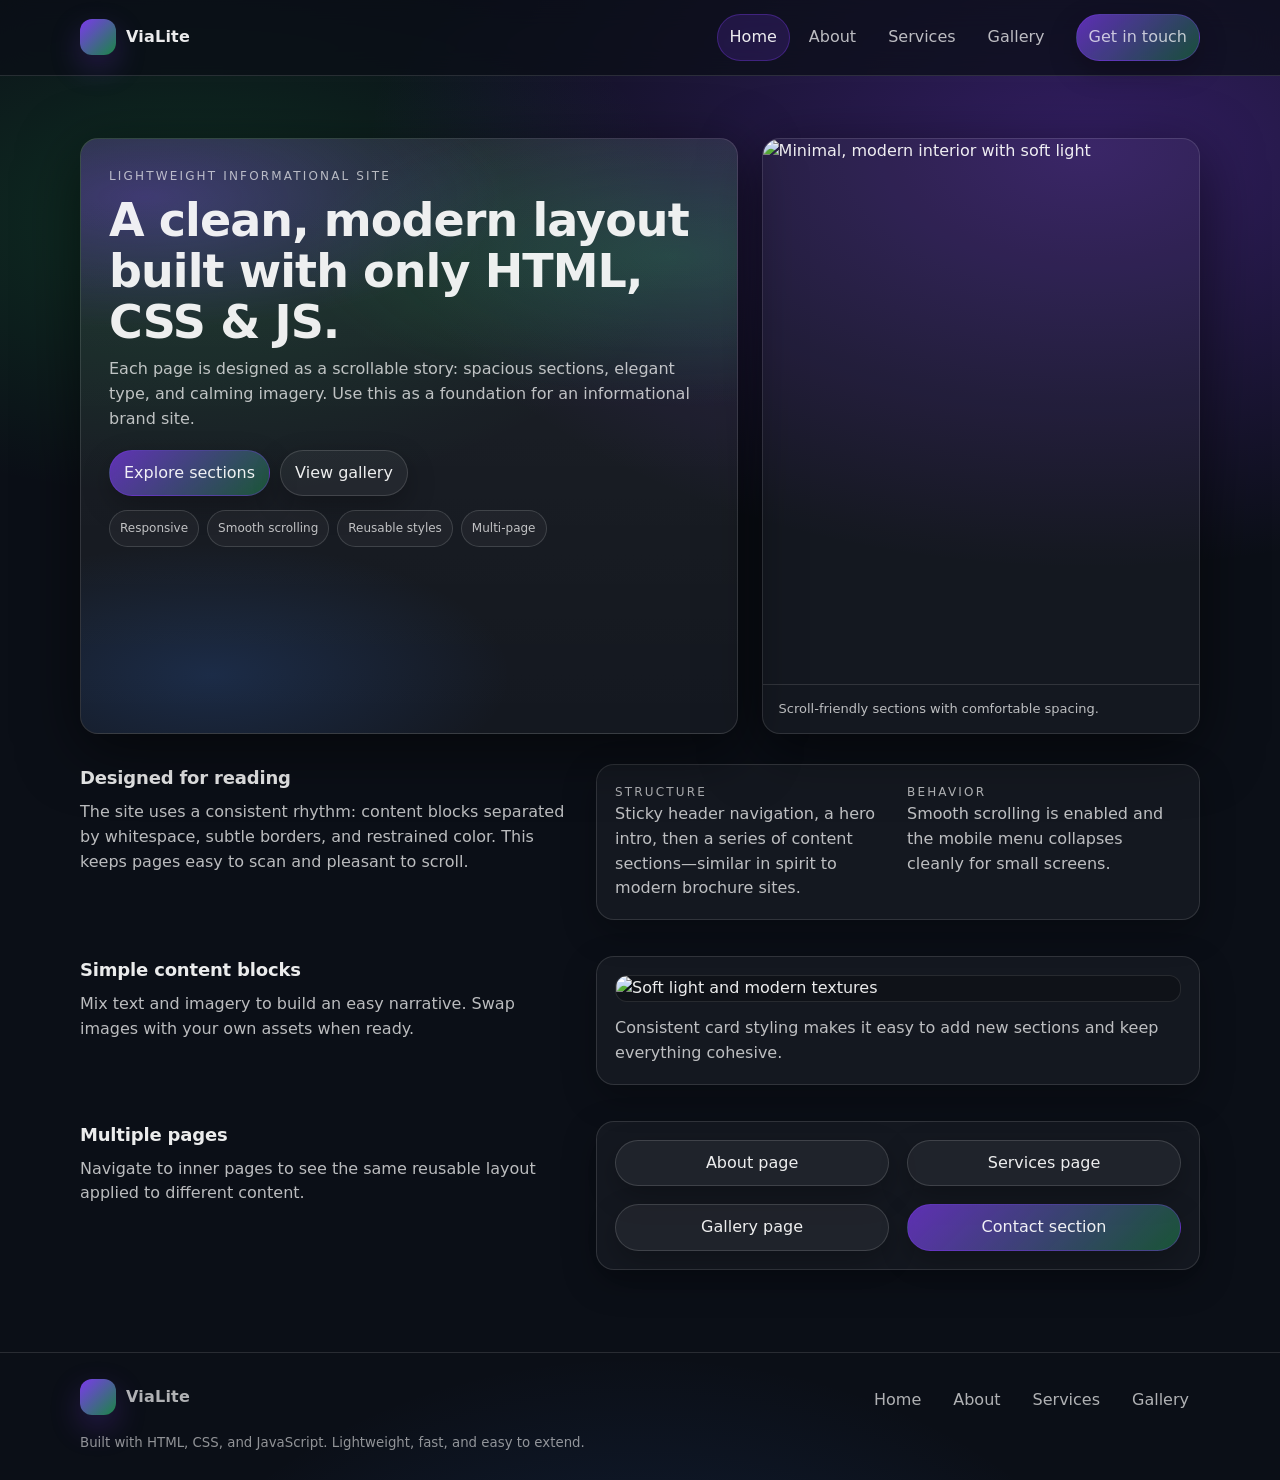
==== index.html @ 17e76694 "Initial commit: Travelista multi-page website" ====
<!doctype html>
<html lang="en">
  <head>
    <meta charset="utf-8" />
    <meta name="viewport" content="width=device-width,initial-scale=1" />
    <title>ViaLite — Clean Scroll Website</title>
    <link rel="stylesheet" href="assets/css/styles.css" />
  </head>
  <body>
    <a class="skip-link" href="#content">Skip to content</a>

    <header class="site-header">
      <div class="container header-inner">
        <a class="brand" href="index.html">
          <span class="brand-mark" aria-hidden="true"></span>
          <span>ViaLite</span>
        </a>

        <nav class="nav" data-site-nav aria-label="Primary">
          <button class="button menu-button" type="button" data-menu-button aria-expanded="false" aria-controls="nav-links">
            <span class="menu-icon" aria-hidden="true"><span></span><span></span><span></span></span>
            <span>Menu</span>
          </button>

          <div class="nav-links" id="nav-links" data-nav-links>
            <a href="index.html">Home</a>
            <a href="pages/about.html">About</a>
            <a href="pages/services.html">Services</a>
            <a href="pages/gallery.html">Gallery</a>
          </div>

          <div class="nav-cta">
            <a class="button primary" href="pages/about.html#contact">Get in touch</a>
          </div>
        </nav>
      </div>
    </header>

    <main class="main" id="content">
      <section class="hero">
        <div class="container hero-grid">
          <div class="hero-card">
            <div class="kicker">Lightweight informational site</div>
            <h1 class="h1">A clean, modern layout built with only HTML, CSS & JS.</h1>
            <p class="lead">
              Each page is designed as a scrollable story: spacious sections, elegant type, and calming imagery.
              Use this as a foundation for an informational brand site.
            </p>
            <div class="hero-actions">
              <a class="button primary" href="#sections">Explore sections</a>
              <a class="button" href="pages/gallery.html">View gallery</a>
            </div>
            <div class="tag-row" aria-label="Highlights">
              <span class="tag">Responsive</span>
              <span class="tag">Smooth scrolling</span>
              <span class="tag">Reusable styles</span>
              <span class="tag">Multi-page</span>
            </div>
          </div>

          <aside class="hero-aside" aria-label="Featured image">
            <img
              src="https://images.unsplash.com/photo-1526481280695-3c687fd643ed?auto=format&fit=crop&w=1200&q=70"
              alt="Minimal, modern interior with soft light"
              loading="lazy"
            />
            <div class="aside-meta">Scroll-friendly sections with comfortable spacing.</div>
          </aside>
        </div>
      </section>

      <section class="section" id="sections">
        <div class="container">
          <div class="section-grid">
            <div>
              <h2 class="section-title">Designed for reading</h2>
              <p class="section-text">
                The site uses a consistent rhythm: content blocks separated by whitespace, subtle borders, and restrained color.
                This keeps pages easy to scan and pleasant to scroll.
              </p>
            </div>
            <div class="card">
              <div class="split">
                <div>
                  <div class="kicker">Structure</div>
                  <p class="section-text">
                    Sticky header navigation, a hero intro, then a series of content sections—similar in spirit to modern
                    brochure sites.
                  </p>
                </div>
                <div>
                  <div class="kicker">Behavior</div>
                  <p class="section-text">
                    Smooth scrolling is enabled and the mobile menu collapses cleanly for small screens.
                  </p>
                </div>
              </div>
            </div>
          </div>
        </div>
      </section>

      <section class="section">
        <div class="container">
          <div class="section-grid">
            <div>
              <h2 class="section-title">Simple content blocks</h2>
              <p class="section-text">
                Mix text and imagery to build an easy narrative. Swap images with your own assets when ready.
              </p>
            </div>
            <div class="card">
              <div class="media">
                <img
                  src="https://images.unsplash.com/photo-1526481280695-3c687fd643ed?auto=format&fit=crop&w=1200&q=70"
                  alt="Soft light and modern textures"
                  loading="lazy"
                />
              </div>
              <div style="height: 14px"></div>
              <p class="section-text">
                Consistent card styling makes it easy to add new sections and keep everything cohesive.
              </p>
            </div>
          </div>
        </div>
      </section>

      <section class="section">
        <div class="container">
          <div class="section-grid">
            <div>
              <h2 class="section-title">Multiple pages</h2>
              <p class="section-text">
                Navigate to inner pages to see the same reusable layout applied to different content.
              </p>
            </div>
            <div class="card">
              <div class="split">
                <a class="button" href="pages/about.html">About page</a>
                <a class="button" href="pages/services.html">Services page</a>
                <a class="button" href="pages/gallery.html">Gallery page</a>
                <a class="button primary" href="pages/about.html#contact">Contact section</a>
              </div>
            </div>
          </div>
        </div>
      </section>
    </main>

    <footer class="footer">
      <div class="container footer-grid">
        <div>
          <div class="brand">
            <span class="brand-mark" aria-hidden="true"></span>
            <span>ViaLite</span>
          </div>
          <small>Built with HTML, CSS, and JavaScript. Lightweight, fast, and easy to extend.</small>
        </div>
        <div class="footer-links" aria-label="Footer links">
          <a href="index.html">Home</a>
          <a href="pages/about.html">About</a>
          <a href="pages/services.html">Services</a>
          <a href="pages/gallery.html">Gallery</a>
        </div>
      </div>
    </footer>

    <script src="assets/js/main.js"></script>
  </body>
</html>
---- assets/css/styles.css ----
:root {
  --bg: #0b0f17;
  --surface: rgba(255, 255, 255, 0.06);
  --surface-2: rgba(255, 255, 255, 0.09);
  --text: rgba(255, 255, 255, 0.92);
  --muted: rgba(255, 255, 255, 0.72);
  --border: rgba(255, 255, 255, 0.12);
  --brand: #7c3aed;
  --brand-2: #22c55e;
  --shadow: 0 16px 60px rgba(0, 0, 0, 0.55);
  --radius: 18px;
  --radius-sm: 12px;
  --container: 1120px;
  --gutter: 22px;
}

* {
  box-sizing: border-box;
}

html {
  scroll-behavior: smooth;
}

body {
  margin: 0;
  font-family: ui-sans-serif, system-ui, -apple-system, BlinkMacSystemFont, "Segoe UI",
    Roboto, Inter, Arial, "Apple Color Emoji", "Segoe UI Emoji";
  color: var(--text);
  background:
    radial-gradient(1200px 700px at 85% 10%, rgba(124, 58, 237, 0.35), transparent 60%),
    radial-gradient(900px 500px at 15% 15%, rgba(34, 197, 94, 0.18), transparent 55%),
    radial-gradient(900px 700px at 50% 120%, rgba(59, 130, 246, 0.20), transparent 60%),
    var(--bg);
  line-height: 1.55;
}

img {
  max-width: 100%;
  height: auto;
  display: block;
}

a {
  color: inherit;
  text-decoration: none;
}

.container {
  width: min(var(--container), calc(100% - (var(--gutter) * 2)));
  margin-inline: auto;
}

.skip-link {
  position: absolute;
  top: 10px;
  left: 10px;
  padding: 10px 14px;
  border-radius: 999px;
  background: rgba(0, 0, 0, 0.6);
  border: 1px solid var(--border);
  transform: translateY(-130%);
  transition: transform 200ms ease;
  z-index: 1000;
}

.skip-link:focus {
  transform: translateY(0);
  outline: none;
}

.site-header {
  position: sticky;
  top: 0;
  z-index: 50;
  backdrop-filter: blur(14px);
  background: rgba(11, 15, 23, 0.72);
  border-bottom: 1px solid var(--border);
}

.header-inner {
  display: flex;
  align-items: center;
  justify-content: space-between;
  gap: 14px;
  padding: 14px 0;
}

.brand {
  display: inline-flex;
  align-items: center;
  gap: 10px;
  font-weight: 650;
  letter-spacing: 0.2px;
}

.brand-mark {
  width: 36px;
  height: 36px;
  border-radius: 12px;
  background: linear-gradient(135deg, var(--brand), rgba(34, 197, 94, 0.65));
  box-shadow: 0 12px 30px rgba(124, 58, 237, 0.25);
}

.nav {
  display: flex;
  align-items: center;
  gap: 18px;
}

.nav-links {
  display: flex;
  align-items: center;
  gap: 6px;
}

.nav a {
  display: inline-flex;
  align-items: center;
  justify-content: center;
  padding: 10px 12px;
  border-radius: 999px;
  color: var(--muted);
  border: 1px solid transparent;
  transition: background 200ms ease, border-color 200ms ease, color 200ms ease;
}

.nav a:hover {
  color: var(--text);
  background: rgba(255, 255, 255, 0.06);
  border-color: rgba(255, 255, 255, 0.10);
}

.nav a[aria-current="page"] {
  color: var(--text);
  background: rgba(124, 58, 237, 0.18);
  border-color: rgba(124, 58, 237, 0.35);
}

.nav-cta {
  display: inline-flex;
  align-items: center;
  gap: 10px;
}

.button {
  display: inline-flex;
  align-items: center;
  justify-content: center;
  gap: 10px;
  padding: 10px 14px;
  border-radius: 999px;
  border: 1px solid rgba(255, 255, 255, 0.14);
  background: rgba(255, 255, 255, 0.05);
  color: var(--text);
  box-shadow: 0 10px 28px rgba(0, 0, 0, 0.25);
  transition: transform 180ms ease, background 200ms ease, border-color 200ms ease;
}

.button:hover {
  transform: translateY(-1px);
  background: rgba(255, 255, 255, 0.08);
  border-color: rgba(255, 255, 255, 0.20);
}

.button.primary {
  border-color: rgba(124, 58, 237, 0.35);
  background: linear-gradient(135deg, rgba(124, 58, 237, 0.72), rgba(34, 197, 94, 0.35));
}

.button.primary:hover {
  background: linear-gradient(135deg, rgba(124, 58, 237, 0.82), rgba(34, 197, 94, 0.42));
}

.menu-button {
  display: none;
  padding: 10px 12px;
}

.menu-icon {
  width: 18px;
  height: 12px;
  display: grid;
  gap: 4px;
}

.menu-icon span {
  display: block;
  height: 2px;
  background: rgba(255, 255, 255, 0.85);
  border-radius: 999px;
}

.hero {
  padding: 46px 0 12px;
}

.hero-grid {
  display: grid;
  grid-template-columns: 1.2fr 0.8fr;
  gap: 24px;
  align-items: stretch;
}

.hero-card {
  border-radius: var(--radius);
  border: 1px solid var(--border);
  background: linear-gradient(180deg, rgba(255, 255, 255, 0.08), rgba(255, 255, 255, 0.04));
  box-shadow: var(--shadow);
  padding: 28px;
  overflow: hidden;
  position: relative;
}

.hero-card::before {
  content: "";
  position: absolute;
  inset: -2px;
  background:
    radial-gradient(600px 220px at 10% 10%, rgba(124, 58, 237, 0.34), transparent 60%),
    radial-gradient(600px 240px at 90% 20%, rgba(34, 197, 94, 0.22), transparent 62%),
    radial-gradient(500px 220px at 20% 90%, rgba(59, 130, 246, 0.18), transparent 60%);
  pointer-events: none;
  z-index: 0;
}

.hero-card > * {
  position: relative;
  z-index: 1;
}

.kicker {
  font-size: 12px;
  letter-spacing: 0.18em;
  text-transform: uppercase;
  color: rgba(255, 255, 255, 0.66);
}

.h1 {
  margin: 10px 0 10px;
  font-size: clamp(30px, 4vw, 46px);
  line-height: 1.1;
  letter-spacing: -0.02em;
}

.lead {
  margin: 0 0 18px;
  color: var(--muted);
  font-size: 16px;
  max-width: 58ch;
}

.hero-actions {
  display: flex;
  flex-wrap: wrap;
  gap: 10px;
  margin-top: 18px;
}

.hero-aside {
  border-radius: var(--radius);
  border: 1px solid var(--border);
  background: rgba(255, 255, 255, 0.04);
  box-shadow: var(--shadow);
  overflow: hidden;
  display: grid;
  grid-template-rows: 1fr auto;
}

.hero-aside img {
  width: 100%;
  height: 100%;
  object-fit: cover;
  aspect-ratio: 4 / 5;
}

.hero-aside .aside-meta {
  padding: 14px 16px;
  border-top: 1px solid var(--border);
  color: var(--muted);
  font-size: 13px;
}

.main {
  padding: 16px 0 64px;
}

.section {
  padding: 18px 0;
}

.section-grid {
  display: grid;
  grid-template-columns: 0.9fr 1.1fr;
  gap: 22px;
  align-items: start;
}

.section-title {
  margin: 0 0 8px;
  font-size: 18px;
  letter-spacing: -0.01em;
}

.section-text {
  margin: 0;
  color: var(--muted);
}

.card {
  border-radius: var(--radius);
  border: 1px solid var(--border);
  background: rgba(255, 255, 255, 0.04);
  box-shadow: 0 12px 34px rgba(0, 0, 0, 0.28);
  padding: 18px;
}

.media {
  border-radius: calc(var(--radius) - 6px);
  overflow: hidden;
  border: 1px solid rgba(255, 255, 255, 0.10);
  background: rgba(0, 0, 0, 0.25);
}

.media img {
  width: 100%;
  height: 100%;
  object-fit: cover;
}

.tag-row {
  display: flex;
  flex-wrap: wrap;
  gap: 8px;
  margin-top: 14px;
}

.tag {
  font-size: 12px;
  color: rgba(255, 255, 255, 0.72);
  border: 1px solid rgba(255, 255, 255, 0.14);
  background: rgba(255, 255, 255, 0.04);
  padding: 8px 10px;
  border-radius: 999px;
}

.stack {
  display: grid;
  gap: 14px;
}

.split {
  display: grid;
  grid-template-columns: 1fr 1fr;
  gap: 18px;
}

.footer {
  border-top: 1px solid var(--border);
  padding: 26px 0;
  color: rgba(255, 255, 255, 0.68);
}

.footer-grid {
  display: grid;
  grid-template-columns: 1.1fr 0.9fr;
  gap: 18px;
  align-items: start;
}

.footer small {
  display: block;
  margin-top: 10px;
  color: rgba(255, 255, 255, 0.55);
}

.footer-links {
  display: flex;
  flex-wrap: wrap;
  gap: 10px;
  justify-content: flex-end;
}

.footer-links a {
  color: rgba(255, 255, 255, 0.68);
  padding: 8px 10px;
  border-radius: 999px;
  border: 1px solid transparent;
}

.footer-links a:hover {
  color: var(--text);
  background: rgba(255, 255, 255, 0.05);
  border-color: rgba(255, 255, 255, 0.10);
}

.page-title {
  padding: 34px 0 10px;
}

.page-title h1 {
  margin: 0;
  font-size: clamp(26px, 3.4vw, 40px);
  letter-spacing: -0.02em;
}

.page-title p {
  margin: 10px 0 0;
  color: var(--muted);
  max-width: 70ch;
}

@media (max-width: 920px) {
  .hero-grid {
    grid-template-columns: 1fr;
  }

  .section-grid {
    grid-template-columns: 1fr;
  }

  .split {
    grid-template-columns: 1fr;
  }

  .footer-grid {
    grid-template-columns: 1fr;
  }

  .footer-links {
    justify-content: flex-start;
  }
}

@media (max-width: 760px) {
  :root {
    --gutter: 16px;
  }

  .nav-links {
    position: fixed;
    top: 64px;
    right: 14px;
    left: 14px;
    display: none;
    flex-direction: column;
    align-items: stretch;
    gap: 6px;
    padding: 10px;
    border-radius: var(--radius);
    background: rgba(11, 15, 23, 0.92);
    border: 1px solid var(--border);
    box-shadow: var(--shadow);
  }

  .nav-links.is-open {
    display: flex;
  }

  .nav a {
    justify-content: flex-start;
    padding: 12px 12px;
  }

  .menu-button {
    display: inline-flex;
  }

  .nav-cta {
    display: none;
  }
}
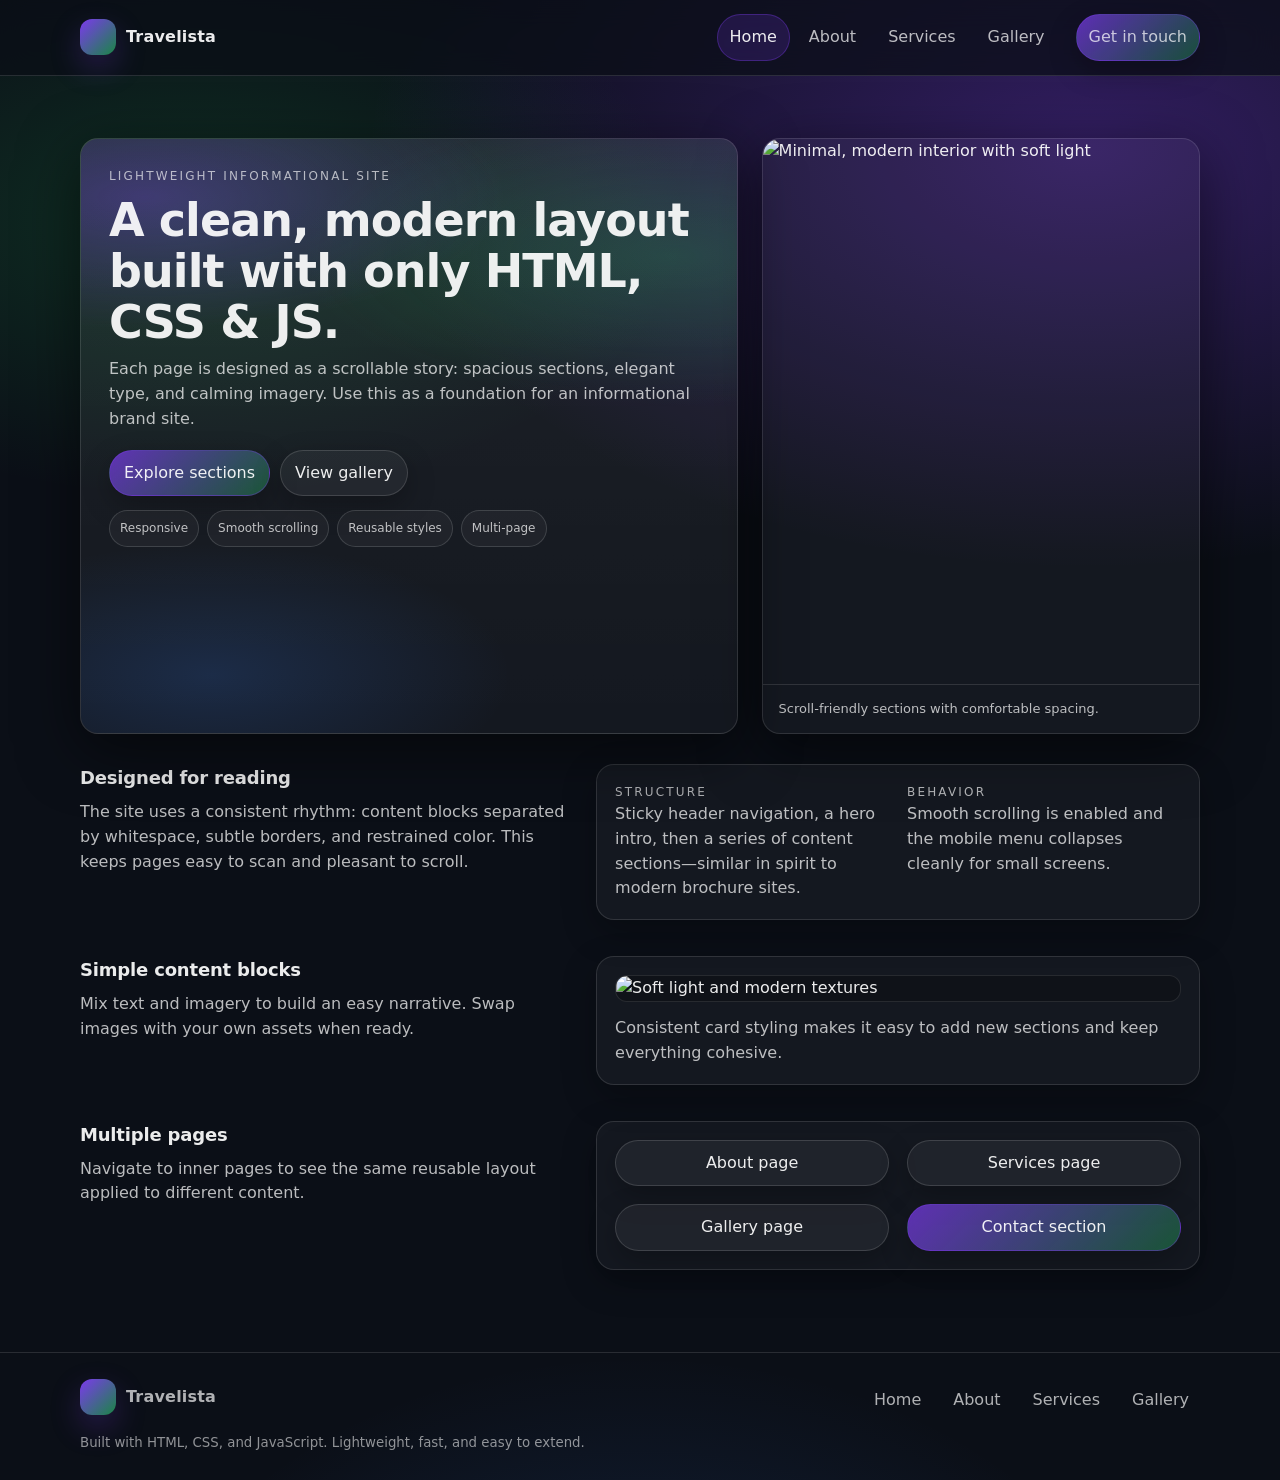
==== commit 218704bb: "Add CNAME file for custom domain opentravelista.com" ====
--- a/index.html
+++ b/index.html
@@ -3,7 +3,7 @@
   <head>
     <meta charset="utf-8" />
     <meta name="viewport" content="width=device-width,initial-scale=1" />
-    <title>ViaLite — Clean Scroll Website</title>
+    <title>Travelista — Clean Scroll Website</title>
     <link rel="stylesheet" href="assets/css/styles.css" />
   </head>
   <body>
@@ -13,7 +13,7 @@
       <div class="container header-inner">
         <a class="brand" href="index.html">
           <span class="brand-mark" aria-hidden="true"></span>
-          <span>ViaLite</span>
+          <span>Travelista</span>
         </a>
 
         <nav class="nav" data-site-nav aria-label="Primary">
@@ -153,7 +153,7 @@
         <div>
           <div class="brand">
             <span class="brand-mark" aria-hidden="true"></span>
-            <span>ViaLite</span>
+            <span>Travelista</span>
           </div>
           <small>Built with HTML, CSS, and JavaScript. Lightweight, fast, and easy to extend.</small>
         </div>
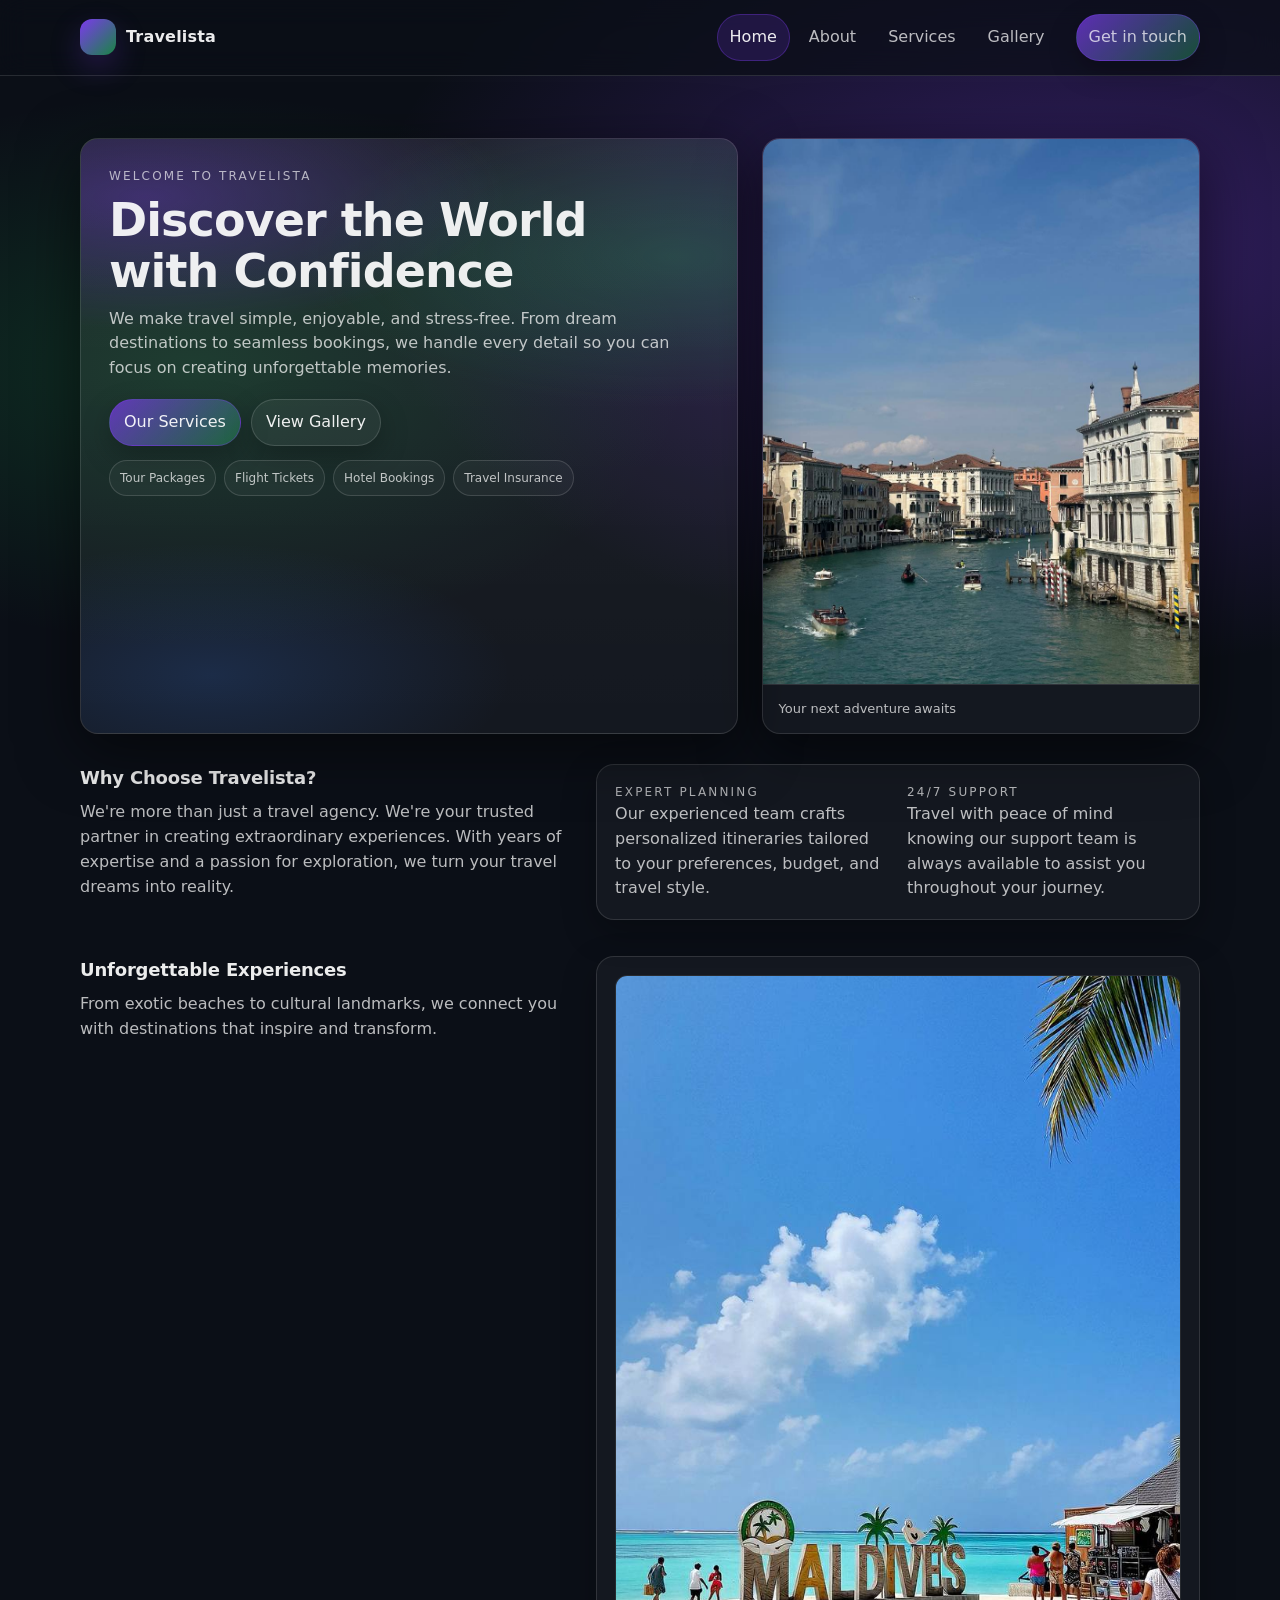
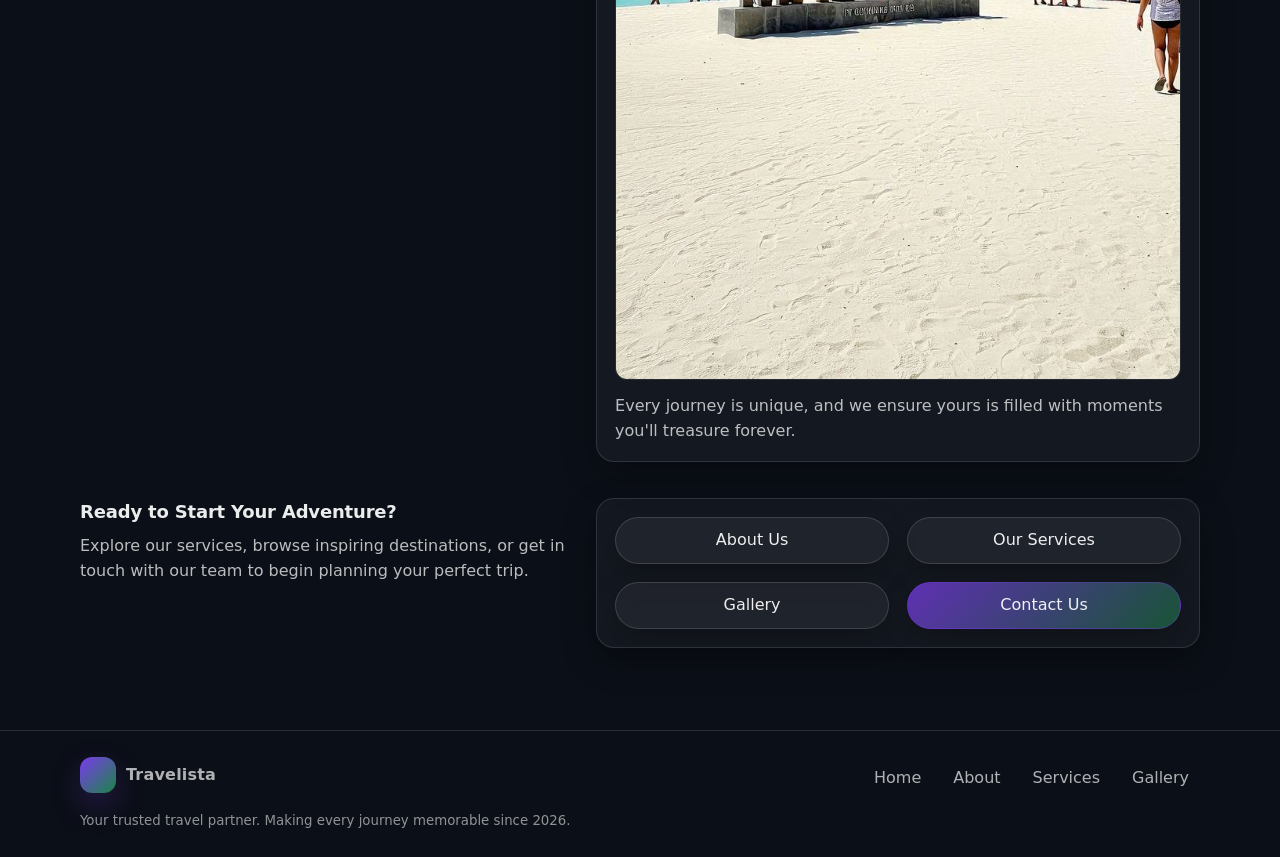
==== commit 435de635: "Update website with local images and travel-focused content" ====
--- a/index.html
+++ b/index.html
@@ -3,7 +3,7 @@
   <head>
     <meta charset="utf-8" />
     <meta name="viewport" content="width=device-width,initial-scale=1" />
-    <title>Travelista — Clean Scroll Website</title>
+    <title>Travelista — Your Journey Begins Here</title>
     <link rel="stylesheet" href="assets/css/styles.css" />
   </head>
   <body>
@@ -40,31 +40,31 @@
       <section class="hero">
         <div class="container hero-grid">
           <div class="hero-card">
-            <div class="kicker">Lightweight informational site</div>
-            <h1 class="h1">A clean, modern layout built with only HTML, CSS & JS.</h1>
+            <div class="kicker">Welcome to Travelista</div>
+            <h1 class="h1">Discover the World with Confidence</h1>
             <p class="lead">
-              Each page is designed as a scrollable story: spacious sections, elegant type, and calming imagery.
-              Use this as a foundation for an informational brand site.
+              We make travel simple, enjoyable, and stress-free. From dream destinations to seamless bookings, 
+              we handle every detail so you can focus on creating unforgettable memories.
             </p>
             <div class="hero-actions">
-              <a class="button primary" href="#sections">Explore sections</a>
-              <a class="button" href="pages/gallery.html">View gallery</a>
+              <a class="button primary" href="pages/services.html">Our Services</a>
+              <a class="button" href="pages/gallery.html">View Gallery</a>
             </div>
             <div class="tag-row" aria-label="Highlights">
-              <span class="tag">Responsive</span>
-              <span class="tag">Smooth scrolling</span>
-              <span class="tag">Reusable styles</span>
-              <span class="tag">Multi-page</span>
+              <span class="tag">Tour Packages</span>
+              <span class="tag">Flight Tickets</span>
+              <span class="tag">Hotel Bookings</span>
+              <span class="tag">Travel Insurance</span>
             </div>
           </div>
 
           <aside class="hero-aside" aria-label="Featured image">
             <img
-              src="https://images.unsplash.com/photo-1526481280695-3c687fd643ed?auto=format&fit=crop&w=1200&q=70"
-              alt="Minimal, modern interior with soft light"
+              src="assets/images/hero-main.jpeg"
+              alt="Beautiful travel destination"
               loading="lazy"
             />
-            <div class="aside-meta">Scroll-friendly sections with comfortable spacing.</div>
+            <div class="aside-meta">Your next adventure awaits</div>
           </aside>
         </div>
       </section>
@@ -73,25 +73,24 @@
         <div class="container">
           <div class="section-grid">
             <div>
-              <h2 class="section-title">Designed for reading</h2>
+              <h2 class="section-title">Why Choose Travelista?</h2>
               <p class="section-text">
-                The site uses a consistent rhythm: content blocks separated by whitespace, subtle borders, and restrained color.
-                This keeps pages easy to scan and pleasant to scroll.
+                We're more than just a travel agency. We're your trusted partner in creating extraordinary experiences. 
+                With years of expertise and a passion for exploration, we turn your travel dreams into reality.
               </p>
             </div>
             <div class="card">
               <div class="split">
                 <div>
-                  <div class="kicker">Structure</div>
+                  <div class="kicker">Expert Planning</div>
                   <p class="section-text">
-                    Sticky header navigation, a hero intro, then a series of content sections—similar in spirit to modern
-                    brochure sites.
+                    Our experienced team crafts personalized itineraries tailored to your preferences, budget, and travel style.
                   </p>
                 </div>
                 <div>
-                  <div class="kicker">Behavior</div>
+                  <div class="kicker">24/7 Support</div>
                   <p class="section-text">
-                    Smooth scrolling is enabled and the mobile menu collapses cleanly for small screens.
+                    Travel with peace of mind knowing our support team is always available to assist you throughout your journey.
                   </p>
                 </div>
               </div>
@@ -104,22 +103,22 @@
         <div class="container">
           <div class="section-grid">
             <div>
-              <h2 class="section-title">Simple content blocks</h2>
+              <h2 class="section-title">Unforgettable Experiences</h2>
               <p class="section-text">
-                Mix text and imagery to build an easy narrative. Swap images with your own assets when ready.
+                From exotic beaches to cultural landmarks, we connect you with destinations that inspire and transform.
               </p>
             </div>
             <div class="card">
               <div class="media">
                 <img
-                  src="https://images.unsplash.com/photo-1526481280695-3c687fd643ed?auto=format&fit=crop&w=1200&q=70"
-                  alt="Soft light and modern textures"
+                  src="assets/images/travel-1.jpeg"
+                  alt="Beautiful travel destination"
                   loading="lazy"
                 />
               </div>
               <div style="height: 14px"></div>
               <p class="section-text">
-                Consistent card styling makes it easy to add new sections and keep everything cohesive.
+                Every journey is unique, and we ensure yours is filled with moments you'll treasure forever.
               </p>
             </div>
           </div>
@@ -130,17 +129,17 @@
         <div class="container">
           <div class="section-grid">
             <div>
-              <h2 class="section-title">Multiple pages</h2>
+              <h2 class="section-title">Ready to Start Your Adventure?</h2>
               <p class="section-text">
-                Navigate to inner pages to see the same reusable layout applied to different content.
+                Explore our services, browse inspiring destinations, or get in touch with our team to begin planning your perfect trip.
               </p>
             </div>
             <div class="card">
               <div class="split">
-                <a class="button" href="pages/about.html">About page</a>
-                <a class="button" href="pages/services.html">Services page</a>
-                <a class="button" href="pages/gallery.html">Gallery page</a>
-                <a class="button primary" href="pages/about.html#contact">Contact section</a>
+                <a class="button" href="pages/about.html">About Us</a>
+                <a class="button" href="pages/services.html">Our Services</a>
+                <a class="button" href="pages/gallery.html">Gallery</a>
+                <a class="button primary" href="pages/about.html#contact">Contact Us</a>
               </div>
             </div>
           </div>
@@ -155,7 +154,7 @@
             <span class="brand-mark" aria-hidden="true"></span>
             <span>Travelista</span>
           </div>
-          <small>Built with HTML, CSS, and JavaScript. Lightweight, fast, and easy to extend.</small>
+          <small>Your trusted travel partner. Making every journey memorable since 2026.</small>
         </div>
         <div class="footer-links" aria-label="Footer links">
           <a href="index.html">Home</a>
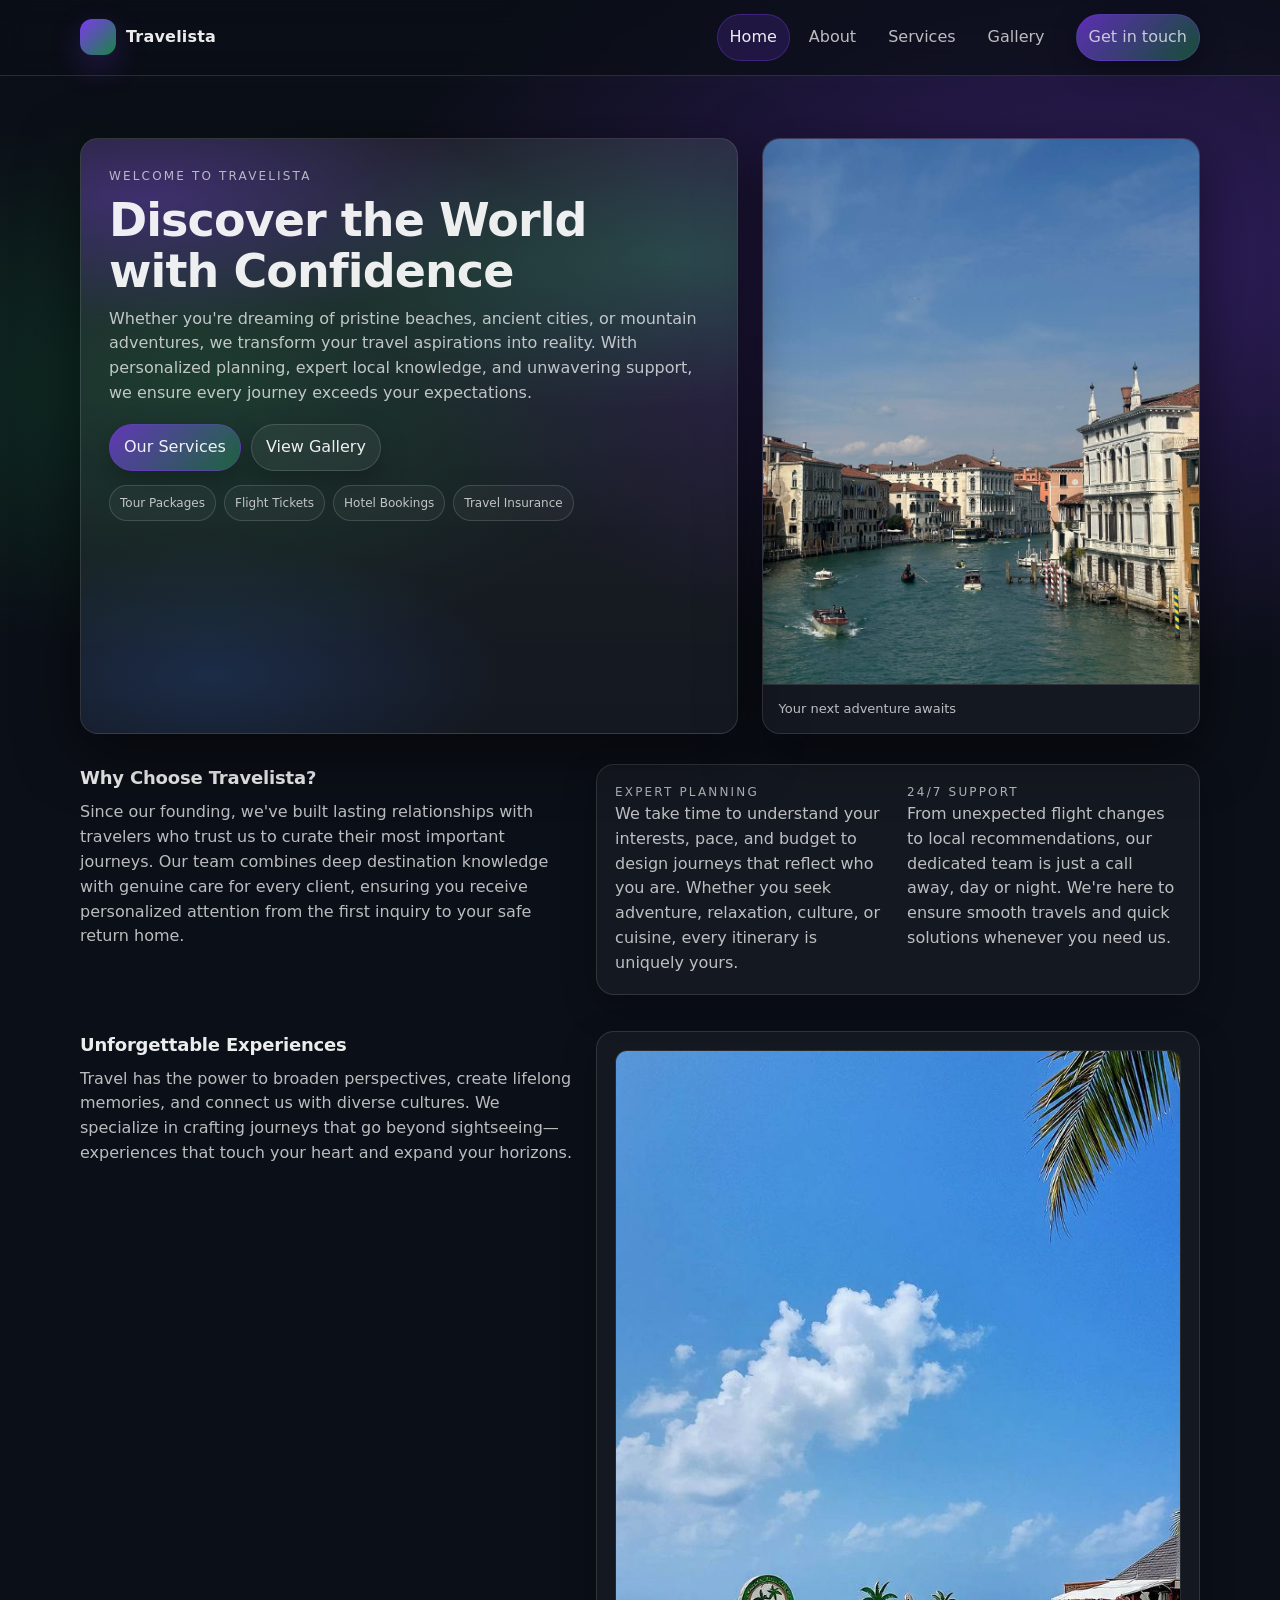
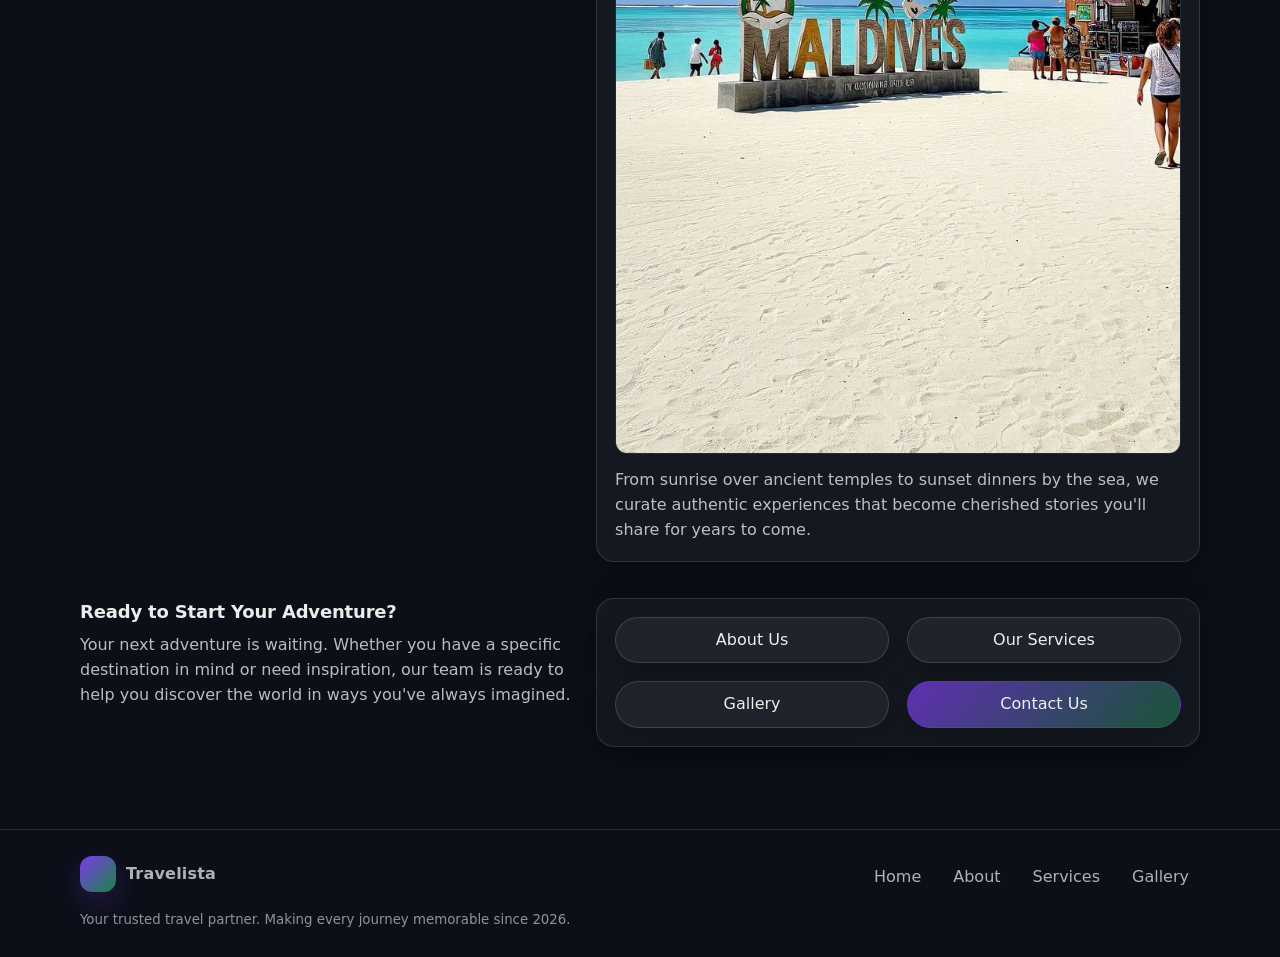
==== commit 02974024: "Enhance content across all pages with detailed, professional travel descriptions" ====
--- a/index.html
+++ b/index.html
@@ -30,7 +30,7 @@
           </div>
 
           <div class="nav-cta">
-            <a class="button primary" href="pages/about.html#contact">Get in touch</a>
+            <a class="button primary" data-navigate="pages/about.html#contact" role="button">Get in touch</a>
           </div>
         </nav>
       </div>
@@ -43,12 +43,11 @@
             <div class="kicker">Welcome to Travelista</div>
             <h1 class="h1">Discover the World with Confidence</h1>
             <p class="lead">
-              We make travel simple, enjoyable, and stress-free. From dream destinations to seamless bookings, 
-              we handle every detail so you can focus on creating unforgettable memories.
+              Whether you're dreaming of pristine beaches, ancient cities, or mountain adventures, we transform your travel aspirations into reality. With personalized planning, expert local knowledge, and unwavering support, we ensure every journey exceeds your expectations.
             </p>
             <div class="hero-actions">
-              <a class="button primary" href="pages/services.html">Our Services</a>
-              <a class="button" href="pages/gallery.html">View Gallery</a>
+              <a class="button primary" data-navigate="pages/services.html" role="button">Our Services</a>
+              <a class="button" data-navigate="pages/gallery.html" role="button">View Gallery</a>
             </div>
             <div class="tag-row" aria-label="Highlights">
               <span class="tag">Tour Packages</span>
@@ -75,8 +74,7 @@
             <div>
               <h2 class="section-title">Why Choose Travelista?</h2>
               <p class="section-text">
-                We're more than just a travel agency. We're your trusted partner in creating extraordinary experiences. 
-                With years of expertise and a passion for exploration, we turn your travel dreams into reality.
+                Since our founding, we've built lasting relationships with travelers who trust us to curate their most important journeys. Our team combines deep destination knowledge with genuine care for every client, ensuring you receive personalized attention from the first inquiry to your safe return home.
               </p>
             </div>
             <div class="card">
@@ -84,13 +82,13 @@
                 <div>
                   <div class="kicker">Expert Planning</div>
                   <p class="section-text">
-                    Our experienced team crafts personalized itineraries tailored to your preferences, budget, and travel style.
+                    We take time to understand your interests, pace, and budget to design journeys that reflect who you are. Whether you seek adventure, relaxation, culture, or cuisine, every itinerary is uniquely yours.
                   </p>
                 </div>
                 <div>
                   <div class="kicker">24/7 Support</div>
                   <p class="section-text">
-                    Travel with peace of mind knowing our support team is always available to assist you throughout your journey.
+                    From unexpected flight changes to local recommendations, our dedicated team is just a call away, day or night. We're here to ensure smooth travels and quick solutions whenever you need us.
                   </p>
                 </div>
               </div>
@@ -105,7 +103,7 @@
             <div>
               <h2 class="section-title">Unforgettable Experiences</h2>
               <p class="section-text">
-                From exotic beaches to cultural landmarks, we connect you with destinations that inspire and transform.
+                Travel has the power to broaden perspectives, create lifelong memories, and connect us with diverse cultures. We specialize in crafting journeys that go beyond sightseeing—experiences that touch your heart and expand your horizons.
               </p>
             </div>
             <div class="card">
@@ -118,7 +116,7 @@
               </div>
               <div style="height: 14px"></div>
               <p class="section-text">
-                Every journey is unique, and we ensure yours is filled with moments you'll treasure forever.
+                From sunrise over ancient temples to sunset dinners by the sea, we curate authentic experiences that become cherished stories you'll share for years to come.
               </p>
             </div>
           </div>
@@ -131,15 +129,15 @@
             <div>
               <h2 class="section-title">Ready to Start Your Adventure?</h2>
               <p class="section-text">
-                Explore our services, browse inspiring destinations, or get in touch with our team to begin planning your perfect trip.
+                Your next adventure is waiting. Whether you have a specific destination in mind or need inspiration, our team is ready to help you discover the world in ways you've always imagined.
               </p>
             </div>
             <div class="card">
               <div class="split">
-                <a class="button" href="pages/about.html">About Us</a>
-                <a class="button" href="pages/services.html">Our Services</a>
-                <a class="button" href="pages/gallery.html">Gallery</a>
-                <a class="button primary" href="pages/about.html#contact">Contact Us</a>
+                <a class="button" data-navigate="pages/about.html" role="button">About Us</a>
+                <a class="button" data-navigate="pages/services.html" role="button">Our Services</a>
+                <a class="button" data-navigate="pages/gallery.html" role="button">Gallery</a>
+                <a class="button primary" data-navigate="pages/about.html#contact" role="button">Contact Us</a>
               </div>
             </div>
           </div>
